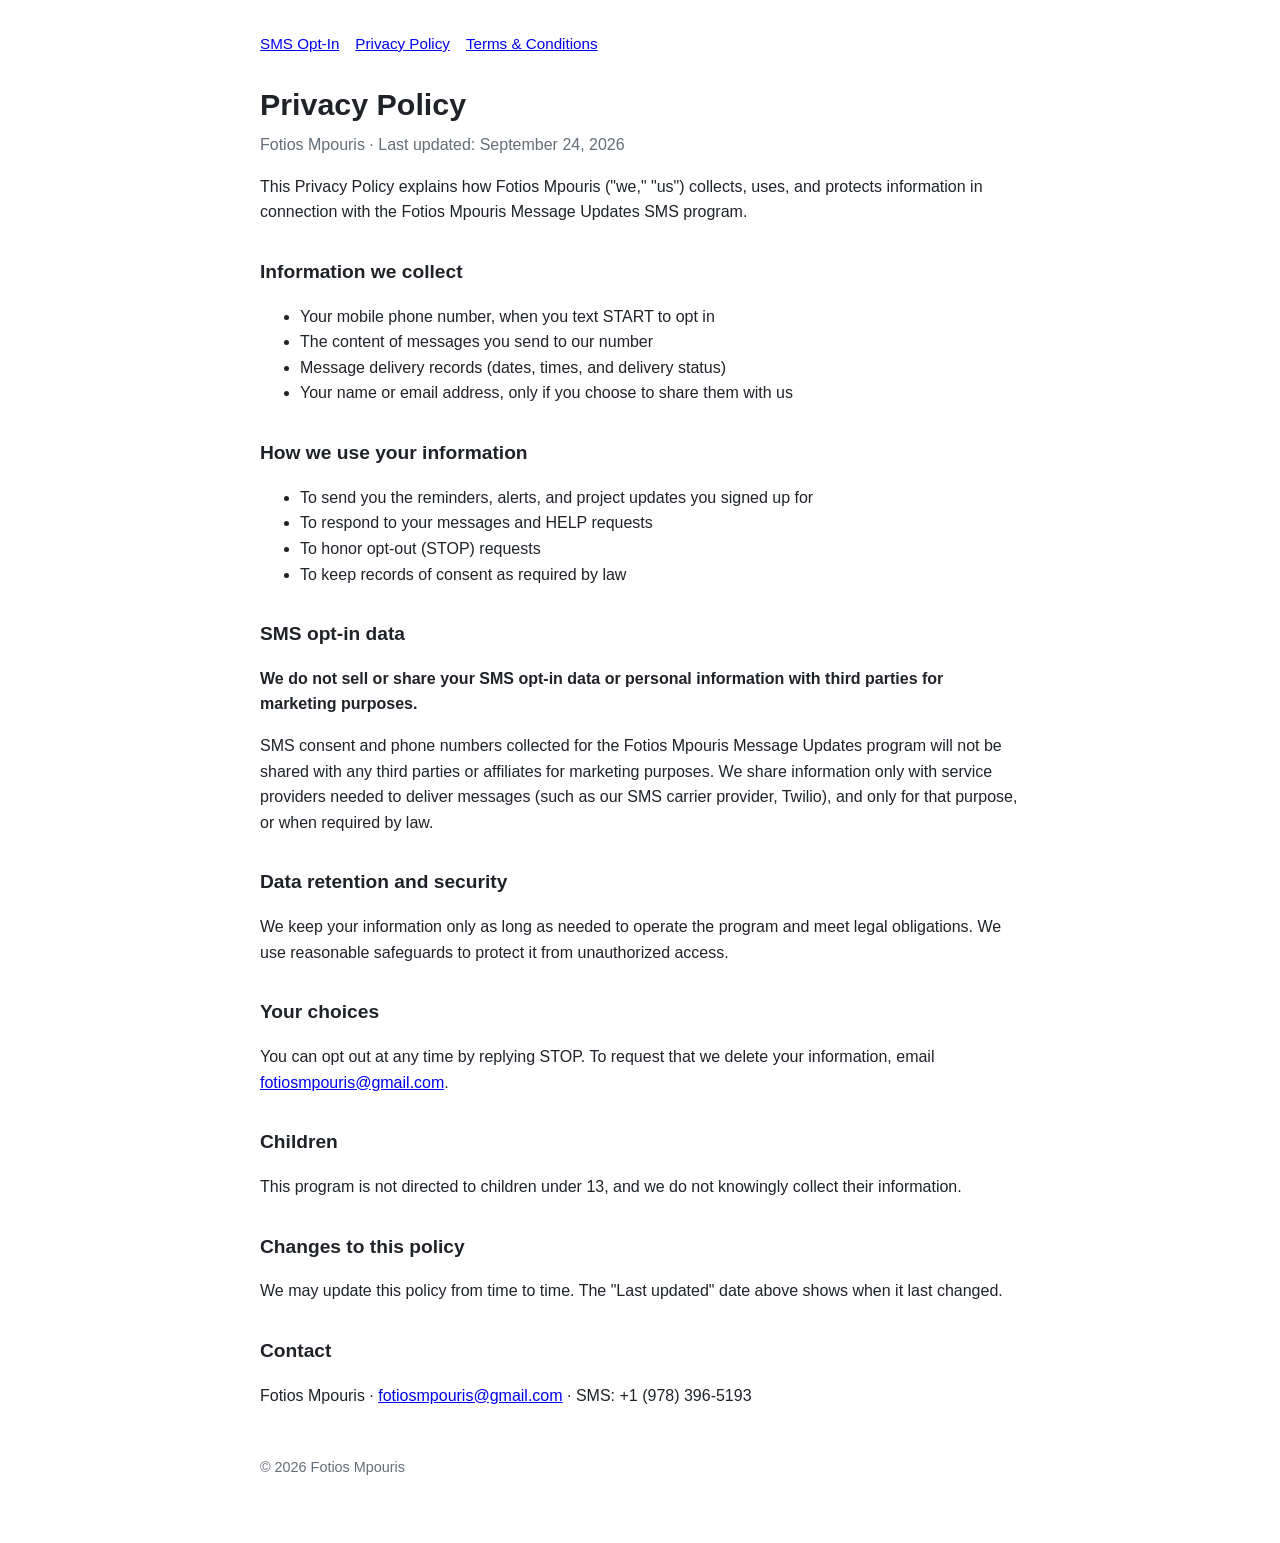
==== privacy-policy.html @ 8d19388f "SMS opt-in, privacy policy, and terms pages" ====
<!DOCTYPE html>
<html lang="en">
<head>
<meta charset="utf-8">
<meta name="viewport" content="width=device-width, initial-scale=1">
<title>Privacy Policy – Fotios Mpouris</title>
<link rel="stylesheet" href="style.css">
</head>
<body>
<nav><a href="index.html">SMS Opt-In</a><a href="privacy-policy.html">Privacy Policy</a><a href="terms.html">Terms &amp; Conditions</a></nav>

<h1>Privacy Policy</h1>
<p class="updated">Fotios Mpouris &middot; Last updated: September 24, 2026</p>

<p>This Privacy Policy explains how Fotios Mpouris ("we," "us") collects, uses, and protects information in connection with the Fotios Mpouris Message Updates SMS program.</p>

<h2>Information we collect</h2>
<ul>
<li>Your mobile phone number, when you text START to opt in</li>
<li>The content of messages you send to our number</li>
<li>Message delivery records (dates, times, and delivery status)</li>
<li>Your name or email address, only if you choose to share them with us</li>
</ul>

<h2>How we use your information</h2>
<ul>
<li>To send you the reminders, alerts, and project updates you signed up for</li>
<li>To respond to your messages and HELP requests</li>
<li>To honor opt-out (STOP) requests</li>
<li>To keep records of consent as required by law</li>
</ul>

<h2>SMS opt-in data</h2>
<p><strong>We do not sell or share your SMS opt-in data or personal information with third parties for marketing purposes.</strong></p>
<p>SMS consent and phone numbers collected for the Fotios Mpouris Message Updates program will not be shared with any third parties or affiliates for marketing purposes. We share information only with service providers needed to deliver messages (such as our SMS carrier provider, Twilio), and only for that purpose, or when required by law.</p>

<h2>Data retention and security</h2>
<p>We keep your information only as long as needed to operate the program and meet legal obligations. We use reasonable safeguards to protect it from unauthorized access.</p>

<h2>Your choices</h2>
<p>You can opt out at any time by replying STOP. To request that we delete your information, email <a href="mailto:fotiosmpouris@gmail.com">fotiosmpouris@gmail.com</a>.</p>

<h2>Children</h2>
<p>This program is not directed to children under 13, and we do not knowingly collect their information.</p>

<h2>Changes to this policy</h2>
<p>We may update this policy from time to time. The "Last updated" date above shows when it last changed.</p>

<h2>Contact</h2>
<p>Fotios Mpouris &middot; <a href="mailto:fotiosmpouris@gmail.com">fotiosmpouris@gmail.com</a> &middot; SMS: +1 (978) 396-5193</p>

<footer>&copy; 2026 Fotios Mpouris</footer>
</body>
</html>
---- style.css ----
body { font-family: -apple-system, BlinkMacSystemFont, "Segoe UI", Roboto, sans-serif; max-width: 760px; margin: 0 auto; padding: 32px 20px 64px; line-height: 1.6; color: #1f2328; }
h1 { font-size: 1.9rem; margin-bottom: 0.2rem; }
h2 { font-size: 1.2rem; margin-top: 2rem; }
.updated { color: #656d76; margin-top: 0; }
.box { background: #f6f8fa; border: 1px solid #d0d7de; border-radius: 8px; padding: 16px 20px; margin: 1.2rem 0; }
.keyword { font-family: ui-monospace, Menlo, monospace; font-weight: bold; background: #fff; border: 1px solid #d0d7de; border-radius: 4px; padding: 1px 6px; }
nav { margin-bottom: 1.5rem; font-size: 0.95rem; }
nav a { margin-right: 16px; }
footer { margin-top: 3rem; font-size: 0.9rem; color: #656d76; }
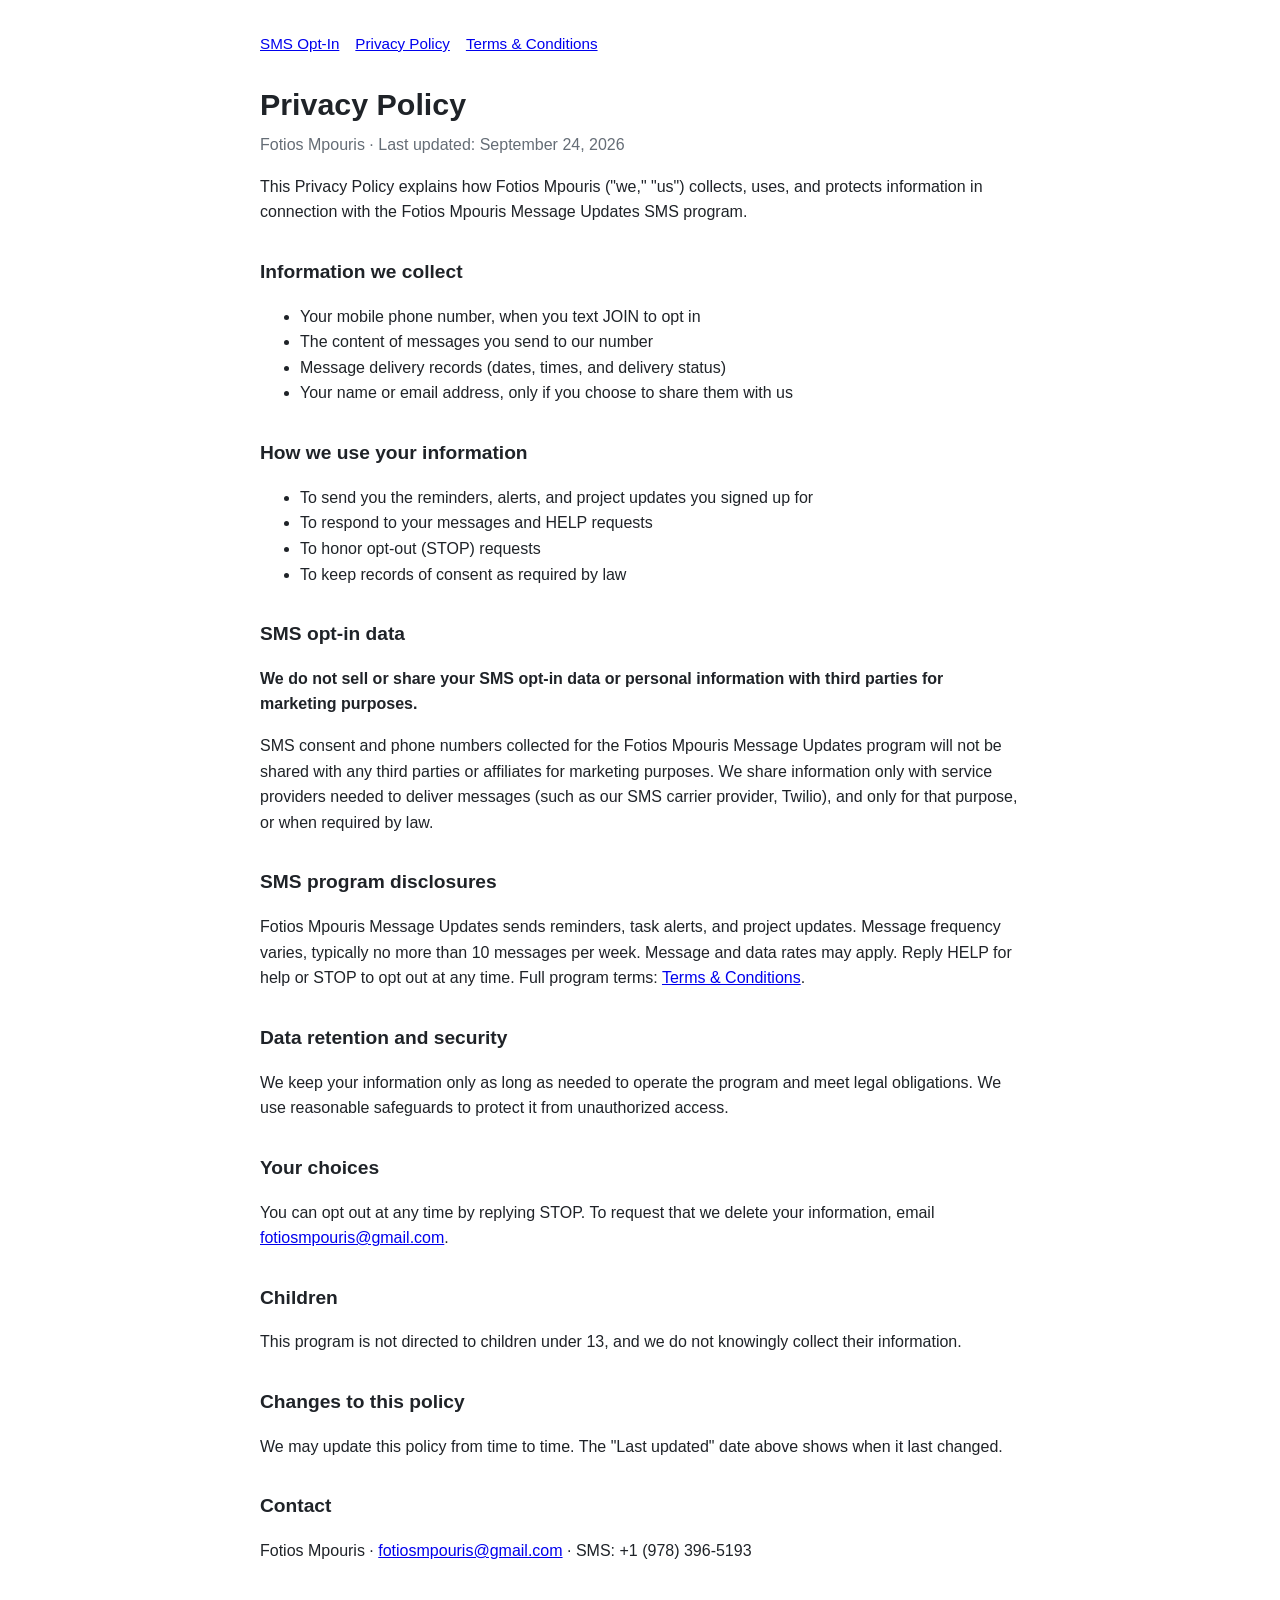
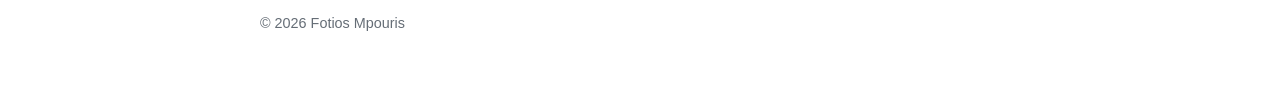
==== commit 45c6d984: "Fix A2P 30909: JOIN keyword, audience description, privacy SMS disclosures" ====
--- a/privacy-policy.html
+++ b/privacy-policy.html
@@ -16,7 +16,7 @@
 
 <h2>Information we collect</h2>
 <ul>
-<li>Your mobile phone number, when you text START to opt in</li>
+<li>Your mobile phone number, when you text JOIN to opt in</li>
 <li>The content of messages you send to our number</li>
 <li>Message delivery records (dates, times, and delivery status)</li>
 <li>Your name or email address, only if you choose to share them with us</li>
@@ -33,6 +33,9 @@
 <h2>SMS opt-in data</h2>
 <p><strong>We do not sell or share your SMS opt-in data or personal information with third parties for marketing purposes.</strong></p>
 <p>SMS consent and phone numbers collected for the Fotios Mpouris Message Updates program will not be shared with any third parties or affiliates for marketing purposes. We share information only with service providers needed to deliver messages (such as our SMS carrier provider, Twilio), and only for that purpose, or when required by law.</p>
+
+<h2>SMS program disclosures</h2>
+<p>Fotios Mpouris Message Updates sends reminders, task alerts, and project updates. Message frequency varies, typically no more than 10 messages per week. Message and data rates may apply. Reply HELP for help or STOP to opt out at any time. Full program terms: <a href="terms.html">Terms &amp; Conditions</a>.</p>
 
 <h2>Data retention and security</h2>
 <p>We keep your information only as long as needed to operate the program and meet legal obligations. We use reasonable safeguards to protect it from unauthorized access.</p>
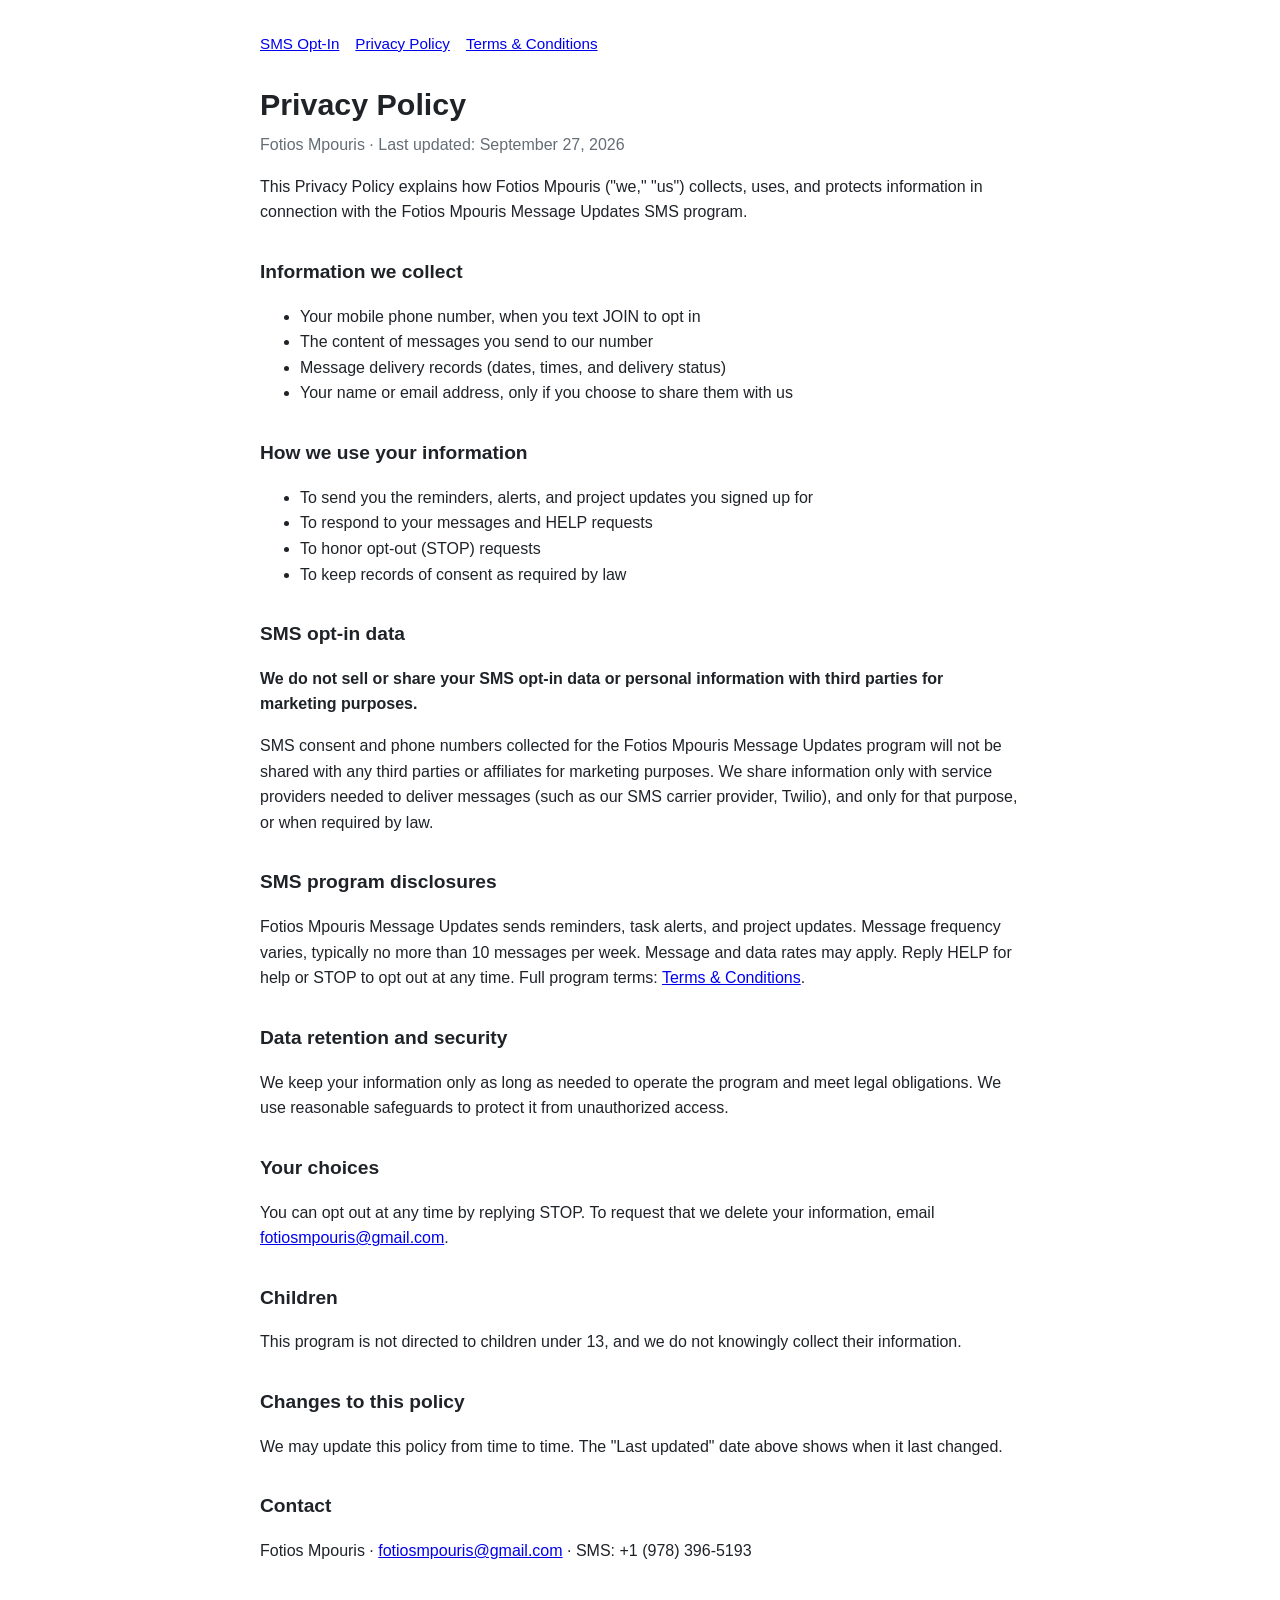
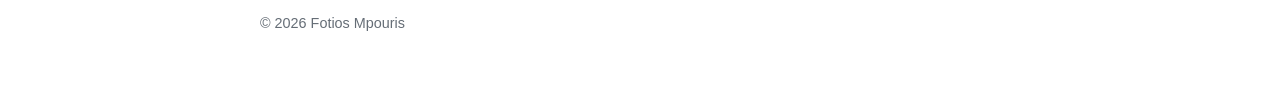
==== commit 6bac641e: "Two-step SMS opt-in: JOIN, then reply YES to confirm" ====
--- a/privacy-policy.html
+++ b/privacy-policy.html
@@ -10,7 +10,7 @@
 <nav><a href="index.html">SMS Opt-In</a><a href="privacy-policy.html">Privacy Policy</a><a href="terms.html">Terms &amp; Conditions</a></nav>
 
 <h1>Privacy Policy</h1>
-<p class="updated">Fotios Mpouris &middot; Last updated: September 24, 2026</p>
+<p class="updated">Fotios Mpouris &middot; Last updated: September 27, 2026</p>
 
 <p>This Privacy Policy explains how Fotios Mpouris ("we," "us") collects, uses, and protects information in connection with the Fotios Mpouris Message Updates SMS program.</p>
 
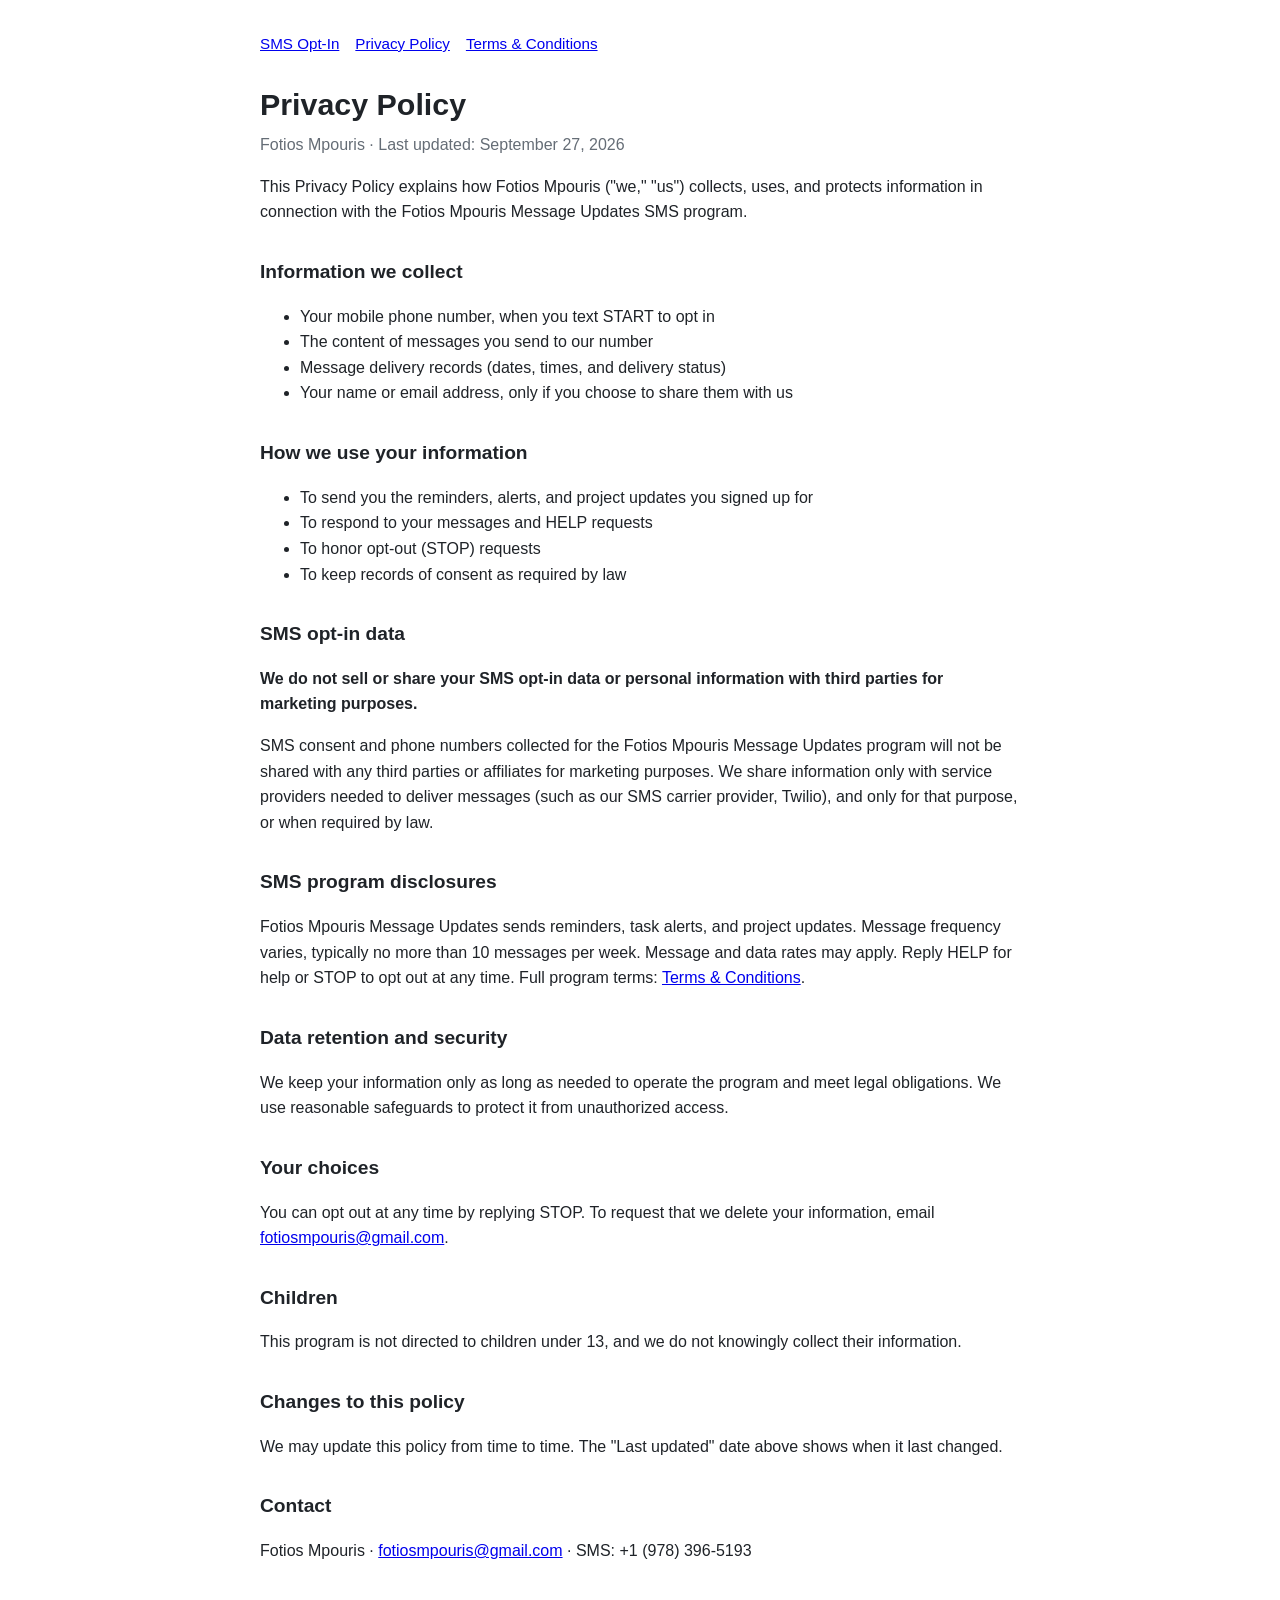
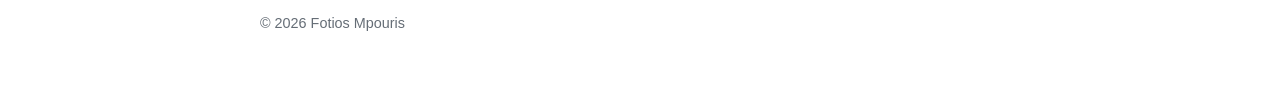
==== commit 3d6bde8c: "Switch opt-in keyword to START, single-step, matching registered campaign" ====
--- a/privacy-policy.html
+++ b/privacy-policy.html
@@ -16,7 +16,7 @@
 
 <h2>Information we collect</h2>
 <ul>
-<li>Your mobile phone number, when you text JOIN to opt in</li>
+<li>Your mobile phone number, when you text START to opt in</li>
 <li>The content of messages you send to our number</li>
 <li>Message delivery records (dates, times, and delivery status)</li>
 <li>Your name or email address, only if you choose to share them with us</li>
